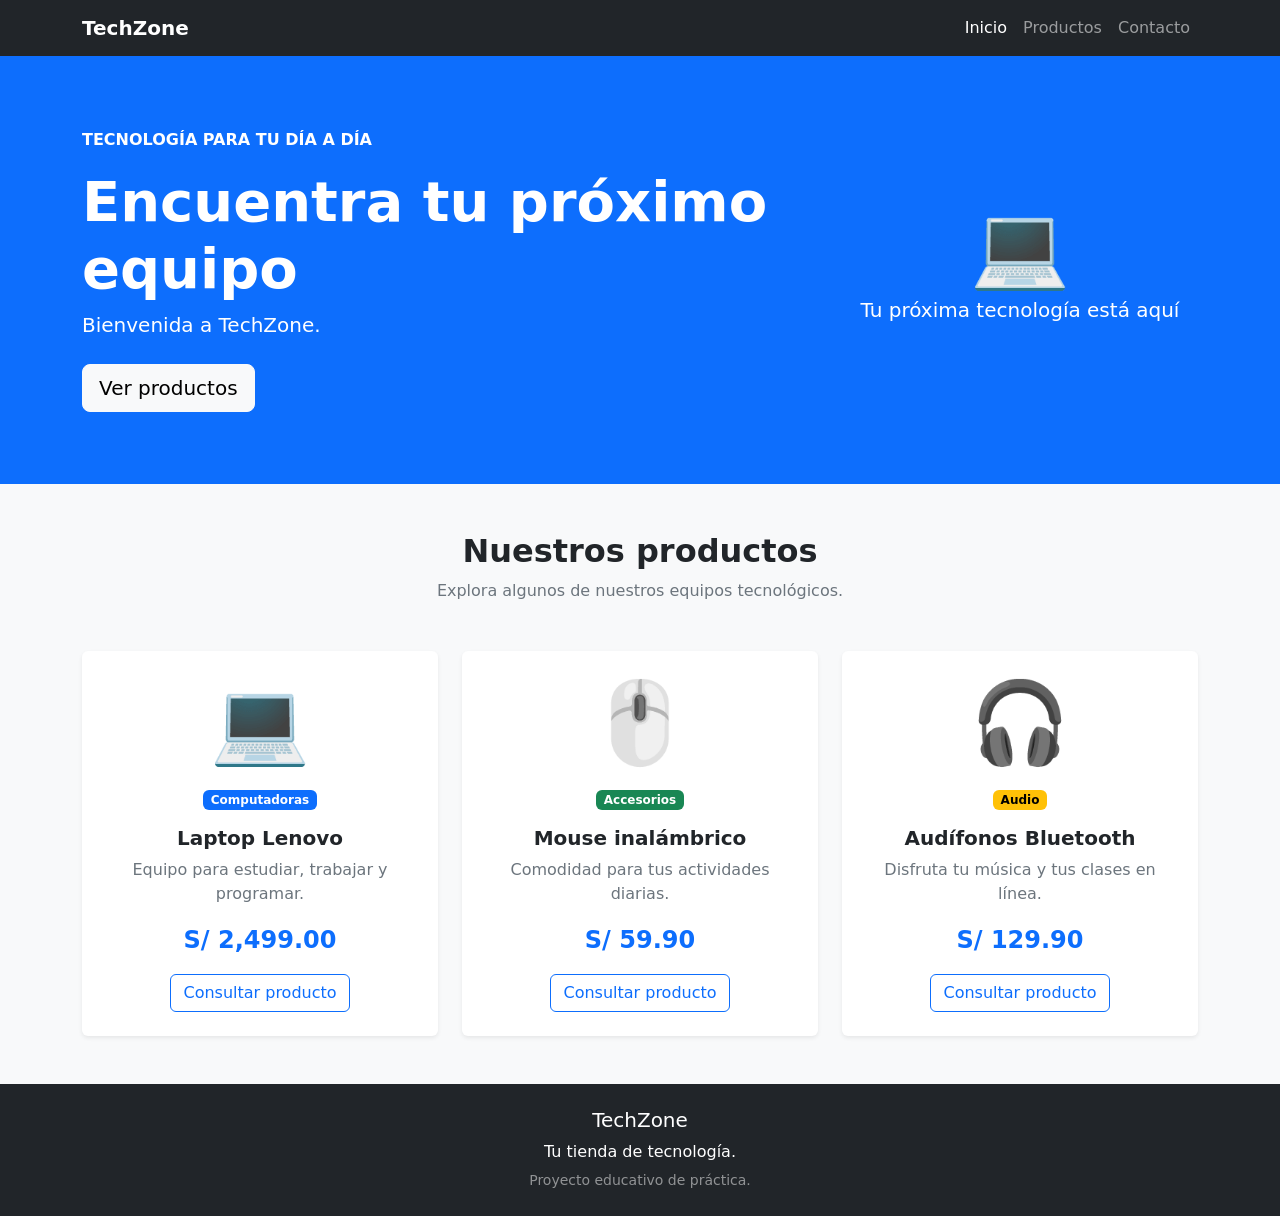
==== src/main/resources/templates/index.html @ 9e5591a3 "Primer avance de TechZone" ====
<!doctype html>
<html lang="es" xmlns:th="http://www.thymeleaf.org">
  <head>
    <meta charset="UTF-8" />
    <meta name="viewport" content="width=device-width, initial-scale=1.0" />

    <title>TechZone | Tienda tecnológica</title>

    <!-- Bootstrap: estilos visuales -->
    <link
      href="https://cdn.jsdelivr.net/npm/bootstrap@5.3.8/dist/css/bootstrap.min.css"
      rel="stylesheet"
      integrity="sha384-sRIl4kxILFvY47J16cr9ZwB07vP4J8+LH7qKQnuqkuIAvNWLzeN8tE5YBujZqJLB"
      crossorigin="anonymous"
    />
    <link rel="stylesheet" th:href="@{/css/estilos.css}" />
  </head>

  <body class="bg-light">
    <!-- Barra de navegación -->
    <nav class="navbar navbar-expand-lg navbar-dark bg-dark">
      <div class="container">
        <a class="navbar-brand fw-bold" href="/"> TechZone </a>

        <button
          class="navbar-toggler"
          type="button"
          data-bs-toggle="collapse"
          data-bs-target="#menuPrincipal"
          aria-controls="menuPrincipal"
          aria-expanded="false"
          aria-label="Abrir menú"
        >
          <span class="navbar-toggler-icon"></span>
        </button>

        <div class="collapse navbar-collapse" id="menuPrincipal">
          <ul class="navbar-nav ms-auto">
            <li class="nav-item">
              <a class="nav-link active" href="/">Inicio</a>
            </li>

            <li class="nav-item">
              <a class="nav-link" href="#productos">Productos</a>
            </li>

            <li class="nav-item">
              <a class="nav-link" href="#contacto">Contacto</a>
            </li>
          </ul>
        </div>
      </div>
    </nav>

    <!-- Portada principal -->
    <header class="bg-primary text-white py-5">
      <div class="container py-4">
        <div class="row align-items-center">
          <div class="col-lg-8">
            <p class="text-uppercase fw-semibold">
              Tecnología para tu día a día
            </p>

            <h1 class="display-4 fw-bold">Encuentra tu próximo equipo</h1>

            <p class="lead" th:text="${mensaje}">Bienvenida a TechZone.</p>

            <a href="#productos" class="btn btn-light btn-lg mt-2">
              Ver productos
            </a>
          </div>

          <div class="col-lg-4 text-center mt-4 mt-lg-0">
            <div class="display-1">💻</div>
            <p class="fs-5">Tu próxima tecnología está aquí</p>
          </div>
        </div>
      </div>
    </header>

    <!-- Catálogo de ejemplo -->
    <main class="container py-5" id="productos">
      <div class="text-center mb-5">
        <h2 class="fw-bold">Nuestros productos</h2>
        <p class="text-secondary">
          Explora algunos de nuestros equipos tecnológicos.
        </p>
      </div>

      <div class="row g-4">
        <!-- Producto 1 -->
        <div class="col-md-6 col-lg-4">
          <article class="card h-100 border-0 shadow-sm">
            <div class="card-body text-center p-4">
              <div class="display-1 mb-3">💻</div>

              <span class="badge text-bg-primary mb-3"> Computadoras </span>

              <h3 class="h5 fw-bold">Laptop Lenovo</h3>

              <p class="text-secondary">
                Equipo para estudiar, trabajar y programar.
              </p>

              <p class="fs-4 fw-bold text-primary mt-auto">S/ 2,499.00</p>

              <a href="#contacto" class="btn btn-outline-primary">
                Consultar producto
              </a>
            </div>
          </article>
        </div>

        <!-- Producto 2 -->
        <div class="col-md-6 col-lg-4">
          <article class="card h-100 border-0 shadow-sm">
            <div class="card-body text-center p-4">
              <div class="display-1 mb-3">🖱️</div>

              <span class="badge text-bg-success mb-3"> Accesorios </span>

              <h3 class="h5 fw-bold">Mouse inalámbrico</h3>

              <p class="text-secondary">
                Comodidad para tus actividades diarias.
              </p>

              <p class="fs-4 fw-bold text-primary mt-auto">S/ 59.90</p>

              <a href="#contacto" class="btn btn-outline-primary">
                Consultar producto
              </a>
            </div>
          </article>
        </div>

        <!-- Producto 3 -->
        <div class="col-md-6 col-lg-4">
          <article class="card h-100 border-0 shadow-sm">
            <div class="card-body text-center p-4">
              <div class="display-1 mb-3">🎧</div>

              <span class="badge text-bg-warning mb-3"> Audio </span>

              <h3 class="h5 fw-bold">Audífonos Bluetooth</h3>

              <p class="text-secondary">
                Disfruta tu música y tus clases en línea.
              </p>

              <p class="fs-4 fw-bold text-primary mt-auto">S/ 129.90</p>

              <a href="#contacto" class="btn btn-outline-primary">
                Consultar producto
              </a>
            </div>
          </article>
        </div>
      </div>
    </main>

    <!-- Contacto y pie de página -->
    <footer class="bg-dark text-white text-center py-4" id="contacto">
      <div class="container">
        <h2 class="h5">TechZone</h2>
        <p class="mb-1">Tu tienda de tecnología.</p>
        <small class="text-white-50"> Proyecto educativo de práctica. </small>
      </div>
    </footer>

    <!-- Bootstrap JavaScript: permite abrir el menú móvil -->
    <script
      src="https://cdn.jsdelivr.net/npm/bootstrap@5.3.8/dist/js/bootstrap.bundle.min.js"
      integrity="sha384-FKyoEForCGlyvwx9Hj09JcYn3nv7wiPVlz7YYwJrWVcXK/BmnVDxM+D2scQbITxI"
      crossorigin="anonymous"
    ></script>
  </body>
</html>
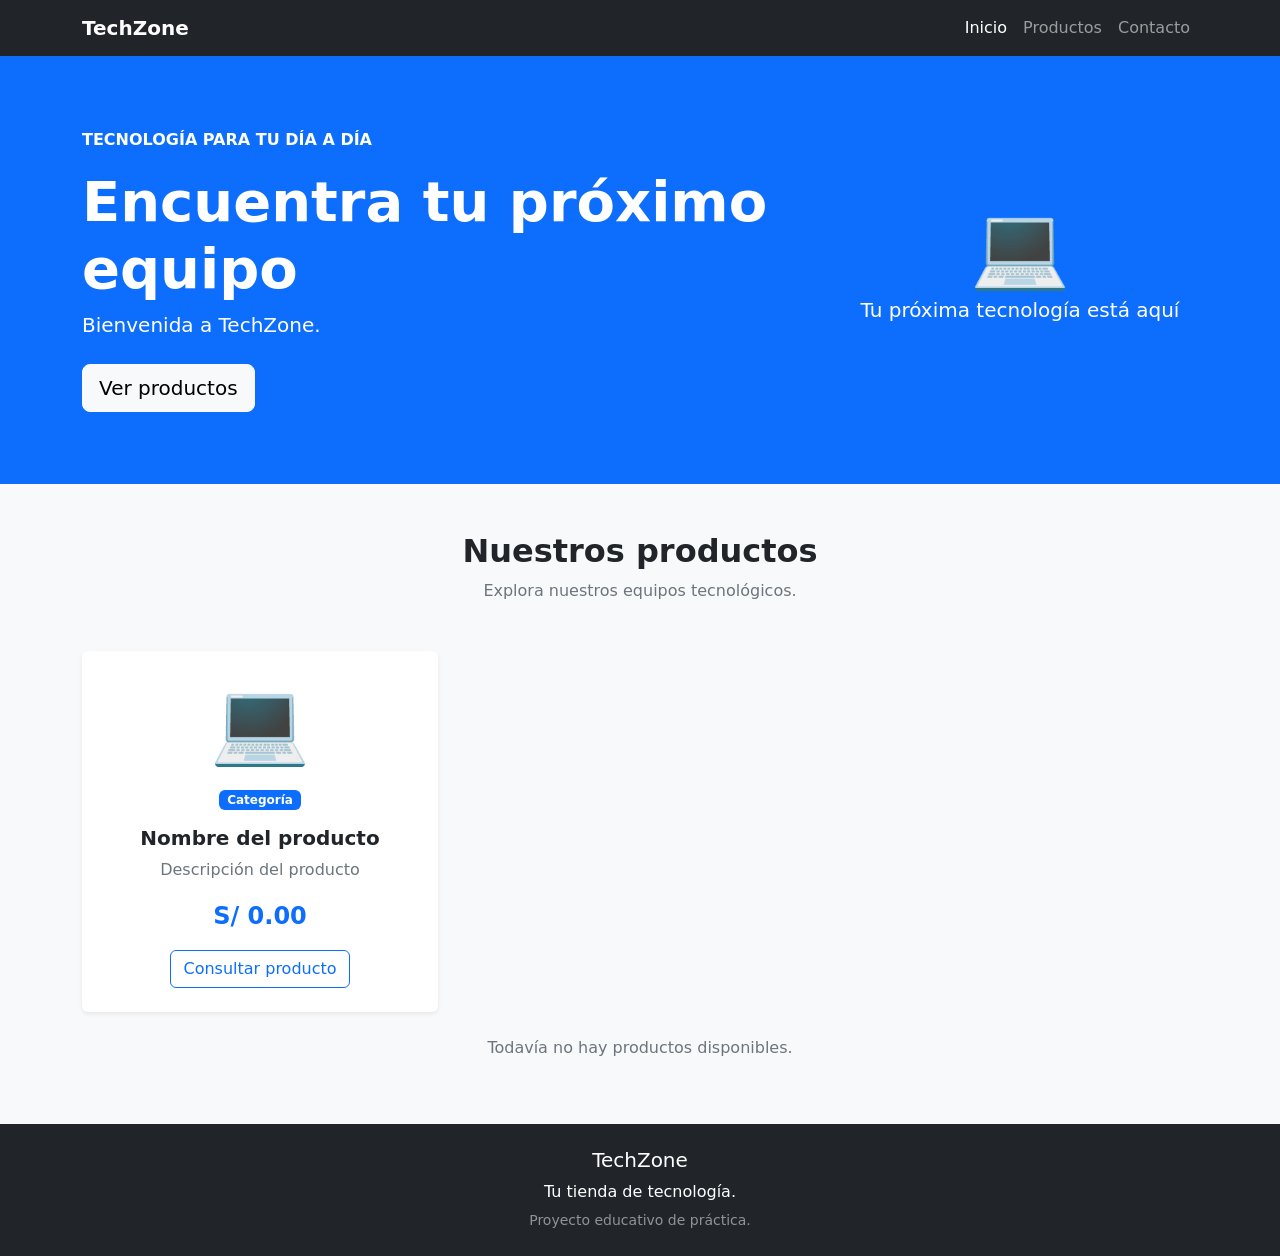
==== commit cd08d3aa: "Avance de TechZone: registro de productos" ====
--- a/src/main/resources/templates/index.html
+++ b/src/main/resources/templates/index.html
@@ -78,86 +78,69 @@
       </div>
     </header>
 
-    <!-- Catálogo de ejemplo -->
-    <main class="container py-5" id="productos">
-      <div class="text-center mb-5">
+    
+<!-- Catálogo dinámico de productos -->
+<main class="container py-5" id="productos">
+
+    <div class="text-center mb-5">
         <h2 class="fw-bold">Nuestros productos</h2>
         <p class="text-secondary">
-          Explora algunos de nuestros equipos tecnológicos.
+            Explora nuestros equipos tecnológicos.
         </p>
-      </div>
+    </div>
 
-      <div class="row g-4">
-        <!-- Producto 1 -->
-        <div class="col-md-6 col-lg-4">
-          <article class="card h-100 border-0 shadow-sm">
-            <div class="card-body text-center p-4">
-              <div class="display-1 mb-3">💻</div>
+    <div class="row g-4">
 
-              <span class="badge text-bg-primary mb-3"> Computadoras </span>
+        <!-- Se genera una tarjeta por cada producto de MySQL -->
+        <div class="col-md-6 col-lg-4"
+             th:each="producto : ${productos}">
 
-              <h3 class="h5 fw-bold">Laptop Lenovo</h3>
+            <article class="card h-100 border-0 shadow-sm">
+                <div class="card-body text-center p-4">
 
-              <p class="text-secondary">
-                Equipo para estudiar, trabajar y programar.
-              </p>
+                    <div class="display-1 mb-3">💻</div>
 
-              <p class="fs-4 fw-bold text-primary mt-auto">S/ 2,499.00</p>
+                    <span class="badge text-bg-primary mb-3"
+                          th:text="${producto.categoria}">
+                        Categoría
+                    </span>
 
-              <a href="#contacto" class="btn btn-outline-primary">
-                Consultar producto
-              </a>
-            </div>
-          </article>
+                    <h3 class="h5 fw-bold"
+                        th:text="${producto.nombre}">
+                        Nombre del producto
+                    </h3>
+
+                    <p class="text-secondary"
+                       th:text="${producto.descripcion}">
+                        Descripción del producto
+                    </p>
+
+                    <p class="fs-4 fw-bold text-primary mt-3"
+                       th:text="${'S/ ' + producto.precio}">
+                        S/ 0.00
+                    </p>
+
+                    <a href="#contacto"
+                       class="btn btn-outline-primary">
+                        Consultar producto
+                    </a>
+
+                </div>
+            </article>
+
         </div>
 
-        <!-- Producto 2 -->
-        <div class="col-md-6 col-lg-4">
-          <article class="card h-100 border-0 shadow-sm">
-            <div class="card-body text-center p-4">
-              <div class="display-1 mb-3">🖱️</div>
-
-              <span class="badge text-bg-success mb-3"> Accesorios </span>
-
-              <h3 class="h5 fw-bold">Mouse inalámbrico</h3>
-
-              <p class="text-secondary">
-                Comodidad para tus actividades diarias.
-              </p>
-
-              <p class="fs-4 fw-bold text-primary mt-auto">S/ 59.90</p>
-
-              <a href="#contacto" class="btn btn-outline-primary">
-                Consultar producto
-              </a>
-            </div>
-          </article>
+        <!-- Mensaje si todavía no hay productos -->
+        <div class="col-12 text-center"
+             th:if="${#lists.isEmpty(productos)}">
+            <p class="text-secondary">
+                Todavía no hay productos disponibles.
+            </p>
         </div>
 
-        <!-- Producto 3 -->
-        <div class="col-md-6 col-lg-4">
-          <article class="card h-100 border-0 shadow-sm">
-            <div class="card-body text-center p-4">
-              <div class="display-1 mb-3">🎧</div>
+    </div>
+</main>
 
-              <span class="badge text-bg-warning mb-3"> Audio </span>
-
-              <h3 class="h5 fw-bold">Audífonos Bluetooth</h3>
-
-              <p class="text-secondary">
-                Disfruta tu música y tus clases en línea.
-              </p>
-
-              <p class="fs-4 fw-bold text-primary mt-auto">S/ 129.90</p>
-
-              <a href="#contacto" class="btn btn-outline-primary">
-                Consultar producto
-              </a>
-            </div>
-          </article>
-        </div>
-      </div>
-    </main>
 
     <!-- Contacto y pie de página -->
     <footer class="bg-dark text-white text-center py-4" id="contacto">
